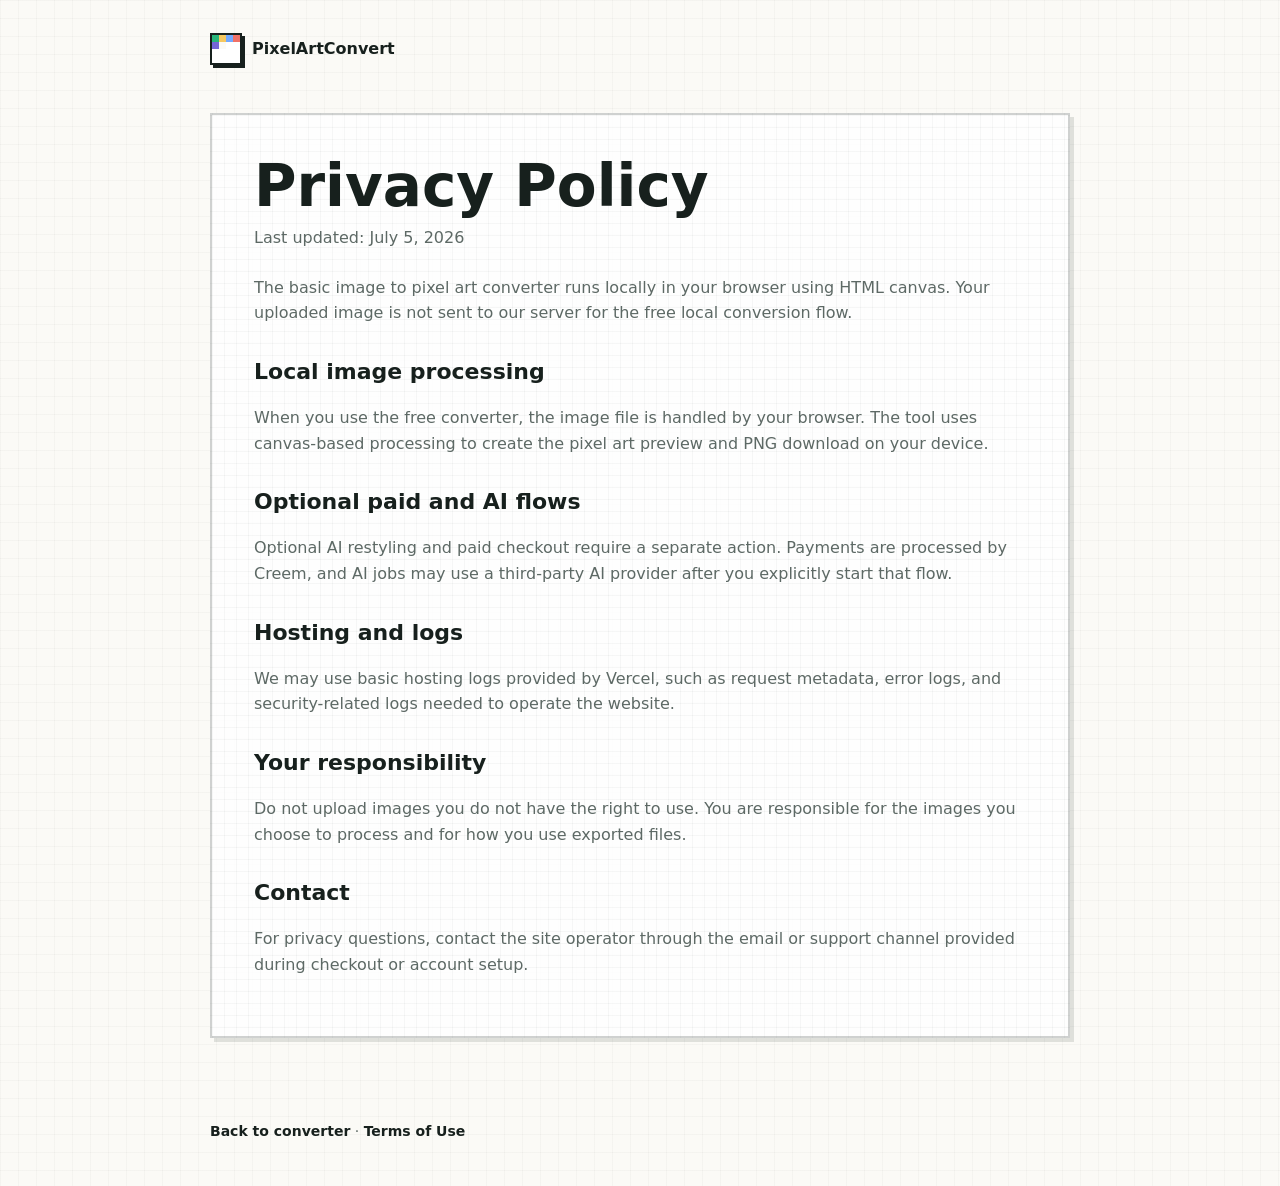
==== privacy.html @ 92e12b0c "Add legal pages and footer links" ====
<!doctype html>
<html lang="en">
<head>
  <meta charset="utf-8">
  <meta name="viewport" content="width=device-width, initial-scale=1">
  <title>Privacy Policy - Image to Pixel Art Converter</title>
  <meta name="description" content="Privacy Policy for Image to Pixel Art Converter. Learn how local conversion, optional AI restyling, payments, and hosting logs are handled.">
  <link rel="canonical" href="https://image-to-pixel-art-converter.vercel.app/privacy.html">
  <link rel="stylesheet" href="pixel-style-kit.css">
  <style>
    :root {
      --ink: #17201d;
      --muted: #5d6965;
      --line: #dbe3df;
      --paper: #fbfaf6;
      --panel: #ffffff;
      --mint: #28b67a;
      --shadow: 0 16px 40px rgba(34, 48, 42, .12);
    }

    * { box-sizing: border-box; }

    body {
      margin: 0;
      color: var(--ink);
      background:
        linear-gradient(rgba(23,32,29,.028) 1px, transparent 1px),
        linear-gradient(90deg, rgba(23,32,29,.028) 1px, transparent 1px),
        var(--paper);
      background-size: 18px 18px, 18px 18px, auto;
      font-family: Inter, ui-sans-serif, system-ui, -apple-system, BlinkMacSystemFont, "Segoe UI", sans-serif;
      line-height: 1.6;
    }

    a { color: inherit; }

    .wrap {
      width: min(860px, calc(100% - 32px));
      margin: 0 auto;
    }

    header {
      padding: 24px 0 12px;
    }

    .brand {
      display: inline-flex;
      align-items: center;
      gap: 10px;
      font-weight: 800;
      text-decoration: none;
    }

    .logo {
      width: 32px;
      height: 32px;
      display: grid;
      grid-template-columns: repeat(4, 1fr);
      grid-template-rows: repeat(4, 1fr);
      border: 2px solid var(--ink);
      box-shadow: 3px 3px 0 var(--ink);
      background: #fff;
      overflow: hidden;
    }

    .logo span:nth-child(1) { background: #28b67a; }
    .logo span:nth-child(2) { background: #f6c85f; }
    .logo span:nth-child(3) { background: #73a9ff; }
    .logo span:nth-child(4) { background: #f07167; }
    .logo span:nth-child(5) { background: #7566d8; }
    .logo span:nth-child(6) { background: #fbfaf6; }

    main {
      padding: 36px 0 54px;
    }

    .doc {
      border: 2px solid rgba(23,32,29,.12);
      border-radius: 6px;
      background: rgba(255,255,255,.86);
      box-shadow: var(--shadow);
      padding: clamp(22px, 4vw, 42px);
    }

    h1 {
      margin: 0 0 10px;
      font-size: clamp(34px, 5vw, 58px);
      line-height: 1;
      letter-spacing: 0;
    }

    h2 {
      margin: 28px 0 8px;
      font-size: 22px;
    }

    p, li {
      color: var(--muted);
      font-size: 16px;
    }

    .updated {
      margin: 0 0 24px;
      color: var(--muted);
    }

    footer {
      padding: 28px 0 44px;
      color: var(--muted);
      font-size: 14px;
    }

    footer a {
      font-weight: 750;
      color: var(--ink);
      text-decoration: none;
    }
  </style>
</head>
<body>
  <header class="wrap">
    <a class="brand" href="/">
      <span class="logo icon-pixel" aria-hidden="true"><span></span><span></span><span></span><span></span><span></span><span></span></span>
      <span>PixelArtConvert</span>
    </a>
  </header>

  <main class="wrap">
    <article class="doc card-pixel">
      <h1>Privacy Policy</h1>
      <p class="updated">Last updated: July 5, 2026</p>

      <p>The basic image to pixel art converter runs locally in your browser using HTML canvas. Your uploaded image is not sent to our server for the free local conversion flow.</p>

      <h2>Local image processing</h2>
      <p>When you use the free converter, the image file is handled by your browser. The tool uses canvas-based processing to create the pixel art preview and PNG download on your device.</p>

      <h2>Optional paid and AI flows</h2>
      <p>Optional AI restyling and paid checkout require a separate action. Payments are processed by Creem, and AI jobs may use a third-party AI provider after you explicitly start that flow.</p>

      <h2>Hosting and logs</h2>
      <p>We may use basic hosting logs provided by Vercel, such as request metadata, error logs, and security-related logs needed to operate the website.</p>

      <h2>Your responsibility</h2>
      <p>Do not upload images you do not have the right to use. You are responsible for the images you choose to process and for how you use exported files.</p>

      <h2>Contact</h2>
      <p>For privacy questions, contact the site operator through the email or support channel provided during checkout or account setup.</p>
    </article>
  </main>

  <footer class="wrap">
    <a href="/">Back to converter</a> · <a href="/terms.html">Terms of Use</a>
  </footer>
</body>
</html>
---- pixel-style-kit.css ----
@import url("https://fonts.googleapis.com/css2?family=Press+Start+2P&display=swap");

:root {
  --pixel-ink: #17201d;
  --pixel-paper: #fffef8;
  --pixel-green: #28b67a;
  --pixel-yellow: #f6c85f;
  --pixel-red: #f07167;
  --pixel-blue: #73a9ff;
}

.pixel-font,
.badge-pixel {
  font-family: "Press Start 2P", Inter, ui-sans-serif, system-ui, sans-serif;
  letter-spacing: 0;
}

.badge-pixel {
  display: inline-flex;
  align-items: center;
  min-height: 24px;
  border: 2px solid var(--pixel-ink);
  border-radius: 0;
  background: var(--pixel-paper);
  color: var(--pixel-ink);
  padding: 5px 8px;
  box-shadow: 3px 3px 0 var(--pixel-yellow);
  font-size: 9px;
  line-height: 1;
  text-transform: uppercase;
}

.btn-pixel {
  border: 2px solid var(--pixel-ink) !important;
  border-radius: 0 !important;
  box-shadow: 4px 4px 0 var(--pixel-ink) !important;
  transition: transform .1s ease, box-shadow .1s ease, opacity .2s ease !important;
}

.btn-pixel:hover {
  transform: translate(-1px, -1px) !important;
  box-shadow: 5px 5px 0 var(--pixel-ink) !important;
}

.btn-pixel:active {
  transform: translate(4px, 4px) !important;
  box-shadow: 0 0 0 var(--pixel-ink) !important;
}

.btn-pixel:disabled {
  transform: none !important;
  box-shadow: 2px 2px 0 rgba(23, 32, 29, .24) !important;
}

.card-pixel {
  position: relative;
  border: 2px solid rgba(23, 32, 29, .2) !important;
  border-radius: 0 !important;
  box-shadow: 4px 4px 0 rgba(23, 32, 29, .12) !important;
  background:
    linear-gradient(90deg, rgba(23,32,29,.035) 1px, transparent 1px),
    linear-gradient(rgba(23,32,29,.035) 1px, transparent 1px),
    rgba(255,255,255,.86) !important;
  background-size: 12px 12px, 12px 12px, auto !important;
}

.card-pixel.highlight {
  border-color: var(--pixel-ink) !important;
  box-shadow: 4px 4px 0 var(--pixel-ink), 9px 9px 0 var(--pixel-yellow) !important;
  background:
    linear-gradient(90deg, rgba(246,200,95,.25) 1px, transparent 1px),
    linear-gradient(rgba(246,200,95,.25) 1px, transparent 1px),
    rgba(255,255,255,.94) !important;
  background-size: 12px 12px, 12px 12px, auto !important;
}

.divider-pixel {
  height: 12px;
  width: min(1160px, calc(100% - 32px));
  margin: 8px auto 0;
  background:
    linear-gradient(135deg, transparent 0 25%, rgba(23,32,29,.16) 25% 50%, transparent 50% 75%, rgba(23,32,29,.16) 75% 100%);
  background-size: 12px 12px;
  opacity: .55;
}

.progress-pixel {
  height: 14px;
  border: 2px solid var(--pixel-ink);
  background: var(--pixel-paper);
  overflow: hidden;
}

.progress-pixel-fill {
  width: 45%;
  height: 100%;
  background:
    repeating-linear-gradient(90deg, var(--pixel-green) 0 10px, var(--pixel-blue) 10px 20px);
  animation: pixel-load 900ms steps(4) infinite;
}

@keyframes pixel-load {
  from { transform: translateX(-24px); }
  to { transform: translateX(24px); }
}

.slider-pixel {
  height: 18px;
}

.slider-pixel::-webkit-slider-runnable-track {
  height: 6px;
  border: 1px solid rgba(23,32,29,.38);
  background: var(--pixel-paper);
}

.slider-pixel::-webkit-slider-thumb {
  -webkit-appearance: none;
  width: 18px;
  height: 18px;
  margin-top: -7px;
  border: 2px solid var(--pixel-ink);
  border-radius: 0;
  background: var(--pixel-green);
  box-shadow: 2px 2px 0 var(--pixel-ink);
}

.slider-pixel::-moz-range-track {
  height: 6px;
  border: 1px solid rgba(23,32,29,.38);
  background: var(--pixel-paper);
}

.slider-pixel::-moz-range-thumb {
  width: 18px;
  height: 18px;
  border: 2px solid var(--pixel-ink);
  border-radius: 0;
  background: var(--pixel-green);
  box-shadow: 2px 2px 0 var(--pixel-ink);
}

.pixel-grid-bg {
  background-image:
    linear-gradient(rgba(23,32,29,.035) 1px, transparent 1px),
    linear-gradient(90deg, rgba(23,32,29,.035) 1px, transparent 1px);
  background-size: 16px 16px;
}

.icon-pixel {
  image-rendering: pixelated;
  image-rendering: crisp-edges;
}
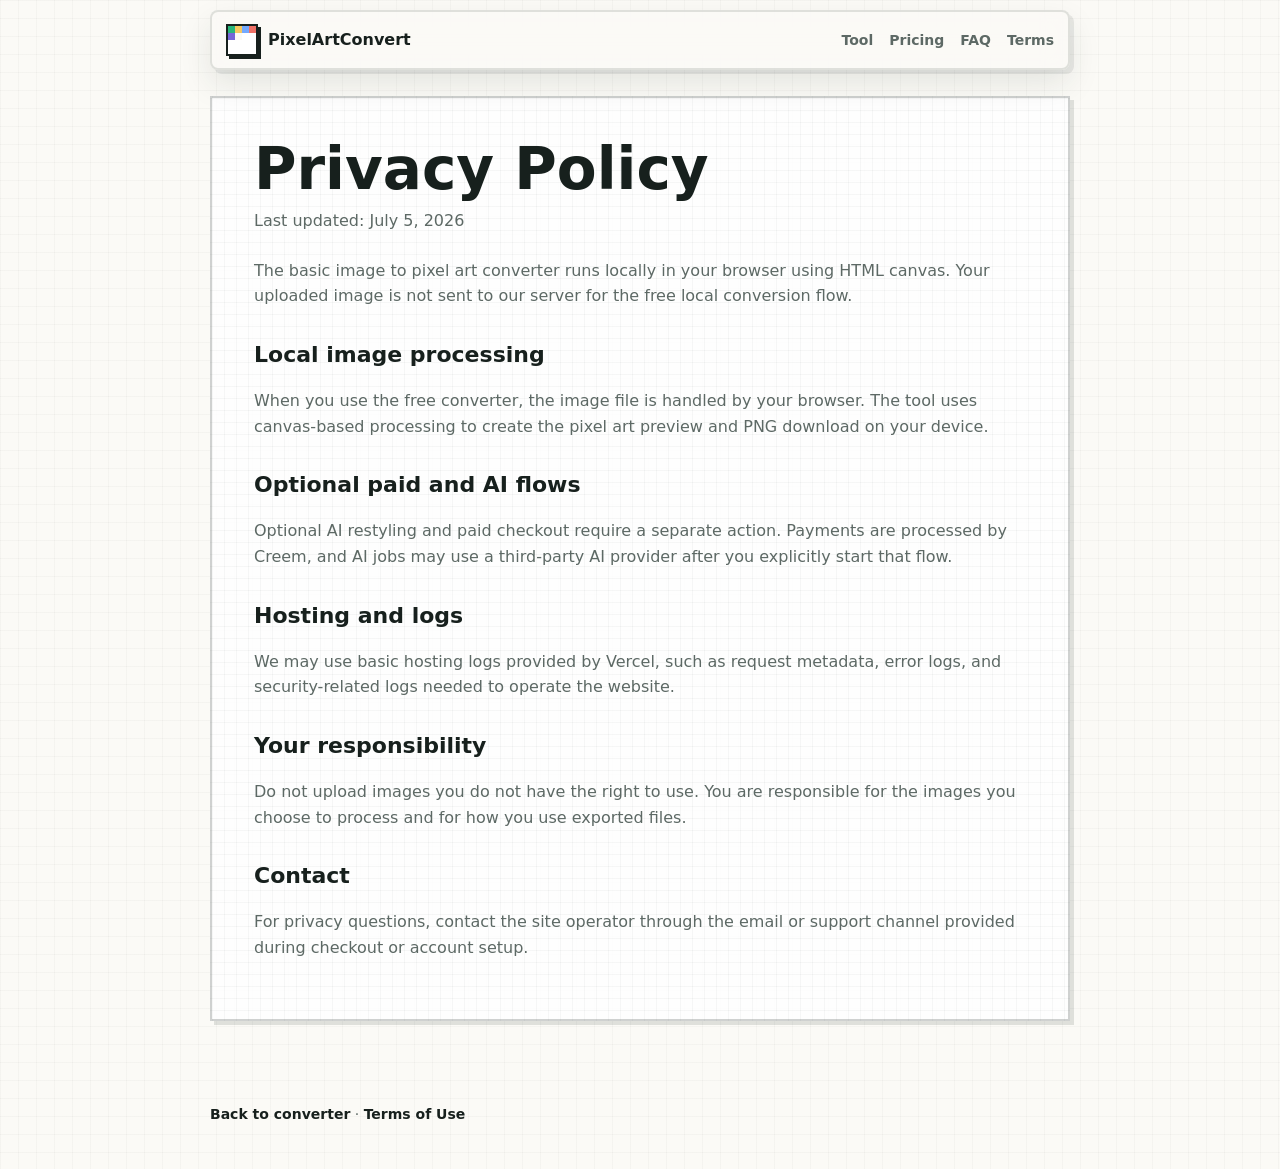
==== commit 9cb87289: "Add sticky navigation across pages" ====
--- a/privacy.html
+++ b/privacy.html
@@ -40,7 +40,20 @@
     }
 
     header {
-      padding: 24px 0 12px;
+      position: sticky;
+      top: 10px;
+      z-index: 30;
+      display: flex;
+      align-items: center;
+      justify-content: space-between;
+      gap: 20px;
+      margin-top: 10px;
+      padding: 12px 14px;
+      border: 2px solid rgba(23,32,29,.12);
+      border-radius: 8px;
+      background: rgba(251,250,246,.86);
+      box-shadow: 4px 4px 0 rgba(23,32,29,.08), 0 14px 32px rgba(34,48,42,.10);
+      backdrop-filter: blur(12px);
     }
 
     .brand {
@@ -69,6 +82,21 @@
     .logo span:nth-child(4) { background: #f07167; }
     .logo span:nth-child(5) { background: #7566d8; }
     .logo span:nth-child(6) { background: #fbfaf6; }
+
+    .nav {
+      display: flex;
+      align-items: center;
+      justify-content: flex-end;
+      flex-wrap: wrap;
+      gap: 16px;
+      color: var(--muted);
+      font-size: 14px;
+    }
+
+    .nav a {
+      text-decoration: none;
+      font-weight: 750;
+    }
 
     main {
       padding: 36px 0 54px;
@@ -115,6 +143,12 @@
       color: var(--ink);
       text-decoration: none;
     }
+
+    @media (max-width: 620px) {
+      header { align-items: flex-start; gap: 12px; }
+      .brand { flex: 0 0 auto; }
+      .nav { gap: 10px; font-size: 12px; }
+    }
   </style>
 </head>
 <body>
@@ -123,6 +157,12 @@
       <span class="logo icon-pixel" aria-hidden="true"><span></span><span></span><span></span><span></span><span></span><span></span></span>
       <span>PixelArtConvert</span>
     </a>
+    <nav class="nav" aria-label="Primary navigation">
+      <a href="/#tool">Tool</a>
+      <a href="/#pricing">Pricing</a>
+      <a href="/#faq">FAQ</a>
+      <a href="/terms.html">Terms</a>
+    </nav>
   </header>
 
   <main class="wrap">
